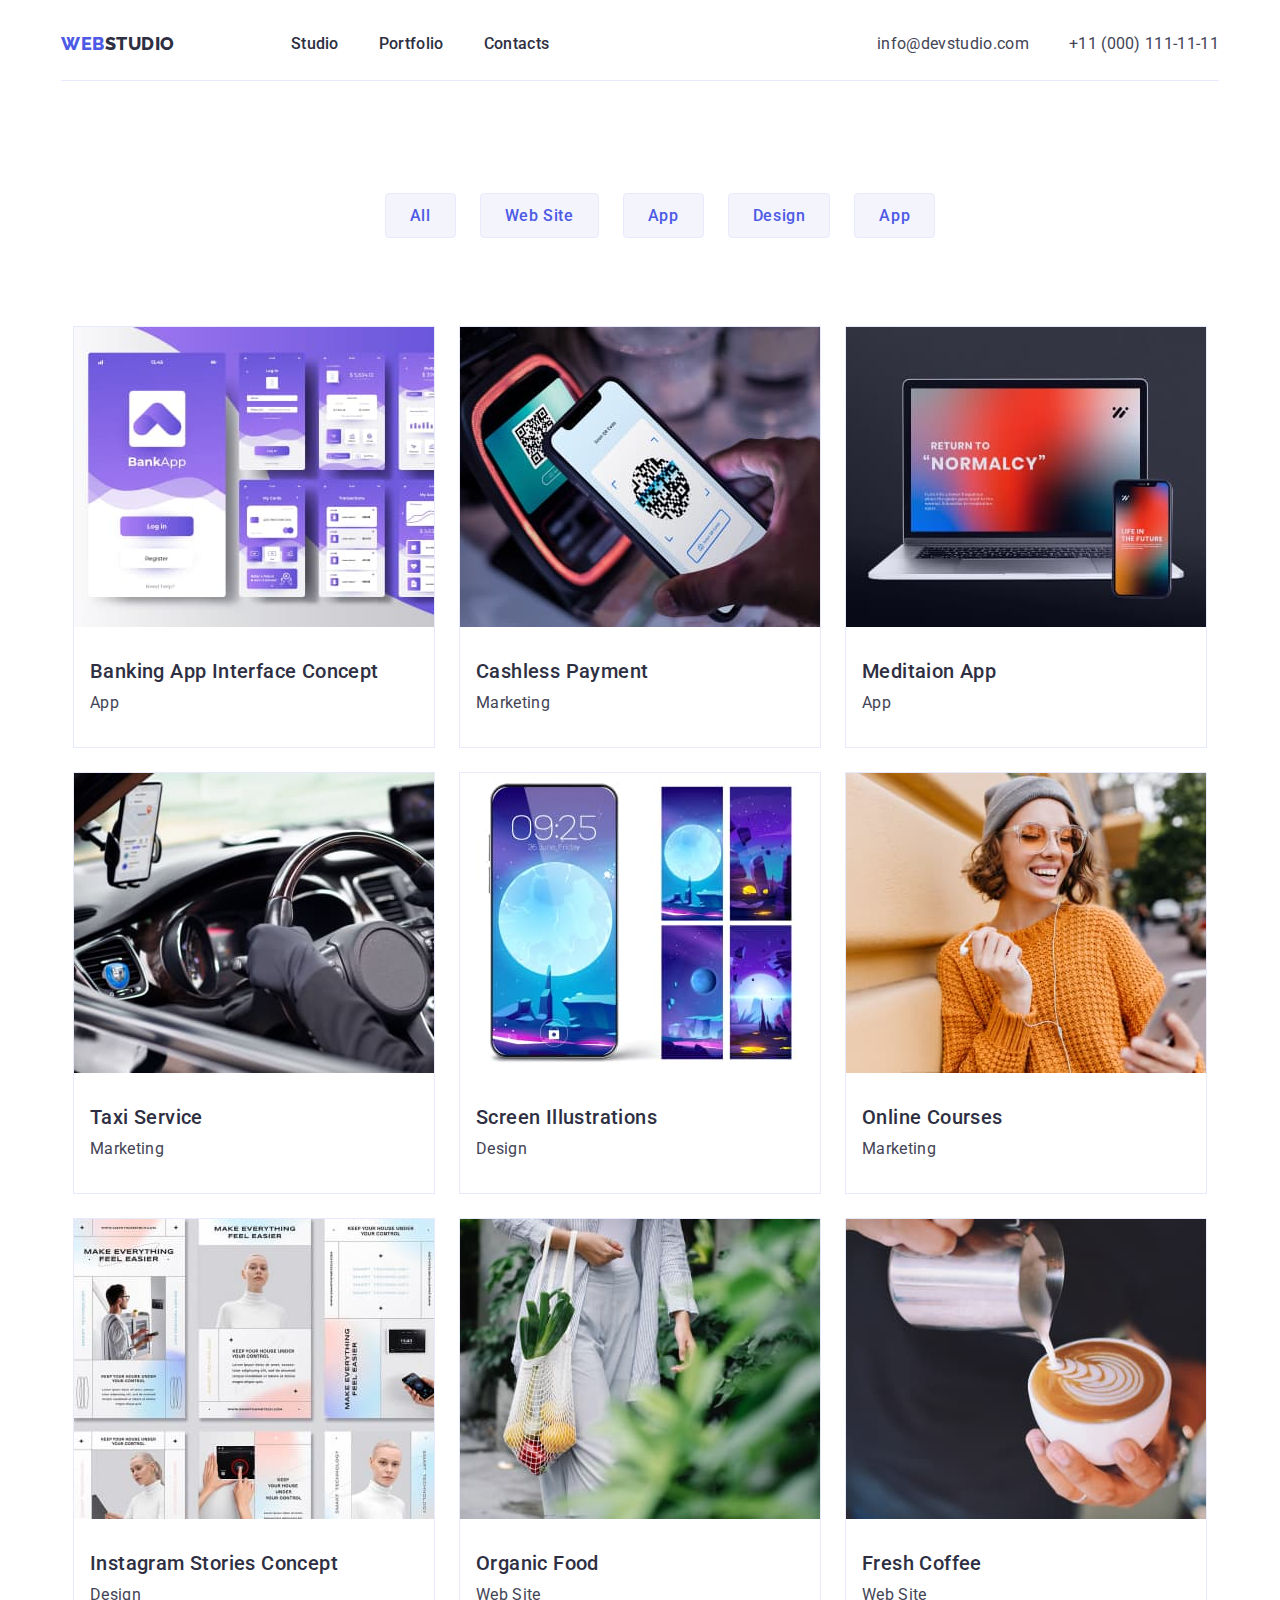
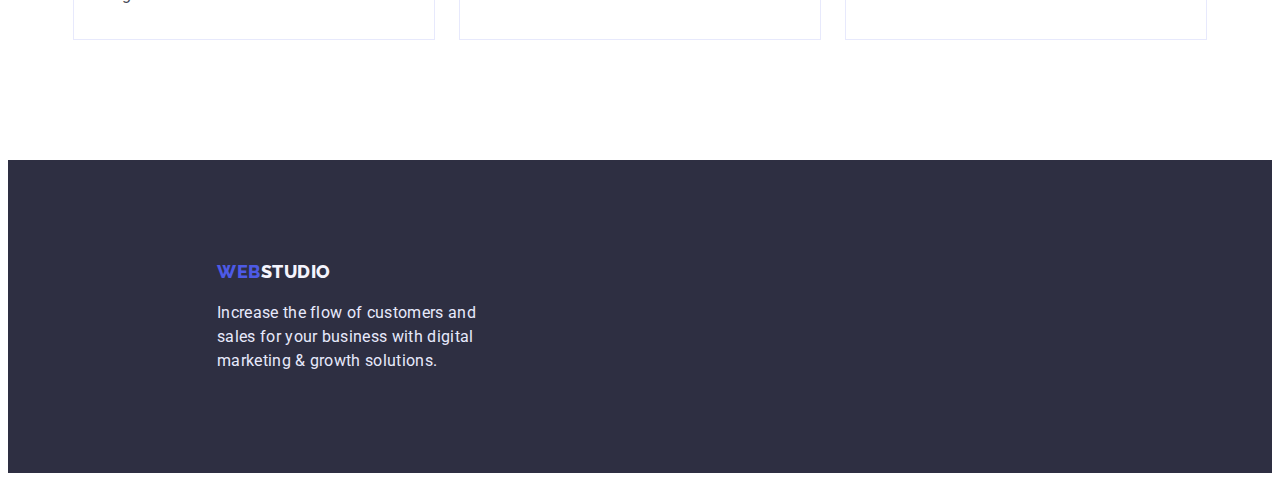
==== portfolio.html @ 73ffa7ab "Add files via upload" ====
<!DOCTYPE html>
<html lang="en">
<head>
    <meta charset="UTF-8">
    <meta http-equiv="X-UA-Compatible" content="IE=edge">
    <meta name="viewport" content="width=device-width, initial-scale=1.0">
    <title>WebStudio</title>
    <link rel="preconnect" href="https://fonts.googleapis.com">
    <link rel="preconnect" href="https://fonts.gstatic.com" crossorigin>
    <link href="https://fonts.googleapis.com/css2?family=Raleway:wght@800&family=Roboto:wght@400;500;700;900&display=swap"
        rel="stylesheet">
    <link rel="stylesheet" href="https://cdnjs.cloudflare.com/ajax/libs/modern-normalize/1.1.0/modern-normalize.min.css"
        integrity="sha512-wpPYUAdjBVSE4KJnH1VR1HeZfpl1ub8YT/NKx4PuQ5NmX2tKuGu6U/JRp5y+Y8XG2tV+wKQpNHVUX03MfMFn9Q=="
        crossorigin="anonymous" referrerpolicy="no-referrer" />

    <link rel="stylesheet" href="./css/styles.css">
</head>
<body>
    <header>
        <div class="container">
            <div class="header-container">
                <nav class="header-nav">
                    <a class="logo-web" href="./index.html">Web<span class="logo-dark">studio</span></a>
                    <ul class="header-link">
                        <li class="header-menu"> <a class="nav-link" href="./index.html">Studio</a></li>
                        <li class="header-menu"> <a class="nav-link" href="./portfolio.html">Portfolio</a></li>
                        <li class="header-menu"> <a class="nav-link" href="">Contacts</a></li>
                    </ul>
                </nav>
                <address>
                    <ul class="address-link">
                        <li> <a class="address-menu" href="mailto:info@devstudio.com">info@devstudio.com</a></li>
                        <li> <a class="address-menu" href="tel:+110001111111">+11 (000) 111-11-11</a></li>
                    </ul>
                </address>
            </div>
        </div>
    </header>
    <main>
        <section>
            <div class="container">
                <div class="nav-portfolio">
                <h1 hidden>features</h1>
                <ul class="nav-button">
                    <li><button class="filter-button" type="button">All</button></li>
                    <li><button class="filter-button" type="button">Web Site</button></li>
                    <li><button class="filter-button" type="button">App</button></li>
                    <li><button class="filter-button" type="button">Design</button></li>
                    <li><button class="filter-button" type="button">App</button></li>
                </ul>
                </div>
            </div>
        </section>
        <section>
            <div class="container">
                <div class="cards">
                <ul class="cards-item">
                    <li class="card">
                        <img src="./images/app-interface.jpg" alt="mobile interface" width="360" height="300">
                        <div class="cards-text">
                        <h2 class="filter-title">Banking App Interface Concept</h2>
                        <p>App</p>
                        </div>
                    </li>
                    <li class="card">
                        <img src="./images/cashless-payment.jpg" alt="mobile app" width="360" height="300">
                        <div class="cards-text">
                        <h2 class="filter-title">Cashless Payment</h2>
                        <p>Marketing</p>
                        </div>
                    </li>
                    <li class="card">
                        <img src="./images/laptop.jpg" alt="laptop" width="360" height="300">
                        <div class="cards-text">
                        <h2 class="filter-title">Meditaion App</h2>
                        <p>App</p>
                        </div>
                    </li>
                    <li class="card">
                        <img src="./images/driver.jpg" alt="driver" width="360" height="300">
                        <div class="cards-text">
                        <h2 class="filter-title">Taxi Service</h2>
                        <p>Marketing</p>
                        </div>
                    </li>
                    <li class="card">
                        <img src="./images/mobile-screen.jpg" alt="mobile screen" width="360" height="300">
                        <div class="cards-text">
                        <h2 class="filter-title">Screen Illustrations</h2>
                        <p>Design</p>
                        </div>
                    </li>
                    <li class="card">
                        <img src="./images/gerl.jpg" alt="girl in orange sweater" width="360" height="300">
                        <div class="cards-text">
                        <h2 class="filter-title">Online Courses</h2>
                        <p>Marketing</p>
                        </div>
                    </li>
                    <li class="card">
                        <img src="./images/instagram-stories.jpg" alt="instagram page" width="360" height="300">
                        <div class="cards-text">
                        <h2 class="filter-title">Instagram Stories Concept</h2>
                        <p>Design</p>
                        </div>
                    </li>
                    <li class="card">
                        <img src="./images/vegetables.jpg" alt="vegetables" width="360" height="300">
                        <div class="cards-text">
                        <h2 class="filter-title">Organic Food</h2>
                        <p>Web Site</p>
                        </div>
                    </li>
                    <li class="card">
                        <img src="./images/cup-of-coffee.jpg" alt="cup of coffee" width="360" height="300">
                        <div class="cards-text">
                        <h2 class="filter-title">Fresh Coffee</h2>
                        <p>Web Site</p>
                        </div>
                    </li>
                </ul>
                </div>
            </div>
        </section>
    </main>
    <footer class="footer-back">
        <div class="container">
            <div class="footer-item">
                <a class="logo-web" href="./index.html">Web<span class="logo-light">studio</span></a>
                <p class="footer-text">Increase the flow of customers and sales for your business with digital marketing &
                    growth solutions.</p>
            </div>
        </div>
    </footer>
</body>
</html>
---- css/styles.css ----
:root {
        --color-primary: #434455;
        --color-secondary: #E7E9FC;
        --color-dark-bg: #2E2F42;
        --color-brand: #4D5AE5;
        --color-light: #fff;
        --color-light-bg: #F4F4FD;
        --color-bg-button: #404BBF;
}
p,
h1,
h2,
h3,
h4,
h5,
h6 {
        margin-top: 0;
        margin-bottom: 0;
}
ul {
        list-style: none;
}
img {
        display: block;
        max-width: 100%;
        height: auto;}
body {
        color: var(--color-primary);
        font-family: 'Roboto', sans-serif;
        font-weight: 400;
        line-height: 1.5;
        font-size: 16px;
        letter-spacing: 0.02em;
}
.container {
        
        max-width: 1158px;
        margin: 0 auto;
        padding: 0 15px;
}
.header-container {
        display: flex;
        align-items: center;
        height: 72px;
        width: 100%;
        border-bottom: 1px solid #E7E9FC;
}
.header-nav {
        display: flex;
        align-items: center;
        flex-grow: 1;
        gap: 76px;
}
.header-link {
        list-style-type: none;
        display: flex;
        flex-direction: row;
        align-items: flex-start;
        margin: 0;
        padding: 0;

}
.header-menu {
        display: flex;
}

/* Логотип */
.logo-web {
        color: var(--color-brand);
        font-family: 'Raleway',sans-serif;
        font-weight: 800;
        font-size: 18px;
        line-height: 1.33;
        letter-spacing: 0.03em;
        text-transform: uppercase;
        text-decoration: none;
        padding-top: 20px;
        padding-right: 20px;
        padding-bottom: 20px;
        padding-left: 0;
}
.logo-dark {
        font-family: 'Raleway',sans-serif;
        font-weight: 800;
        font-size: 18px;
        line-height: 1.33;
        letter-spacing: 0.03em;
        text-transform: uppercase;
        color: var(--color-dark-bg);
}
.logo-light {
        color: var(--color-light-bg);
        font-family:'Raleway',sans-serif;
        font-weight: 800;
        font-size: 18px;
        line-height: 1.16;
        letter-spacing: 0.03em;
        text-transform: uppercase;
}
/* шапка */
.nav-link {
        text-decoration: none;
        color: var(--color-dark-bg);
        font-size: 16px;
        font-weight: 500;
        line-height: 1.5;
        letter-spacing: 0.02em;
        padding: 24px 20px;
        }
.nav-link:hover,
.nav-link:focus {
        color: var(--color-bg-button);
        text-decoration: none;
        font-weight: 500;
        font-size: 16px;
        line-height: 1.5;

}
.address-link {
        list-style-type: none;
        display: flex;
        align-items: center;
        gap: 40px;
}
.address-menu {
        color: var(--color-primary);
        text-decoration: none;
        font-size: 16px;
        line-height: 1.5;
        font-style: normal;
        letter-spacing: 0.02em;
        
}
.address-menu:hover,
.address-menu:focus {
        color: var(--color-bg-button);
        text-decoration: none;
        font-size: 16px;
        line-height: 1.5;
        font-style: normal;
}
/* секция герой */
.hero-section {
        background: var(--color-dark-bg);
        height: 600px;

}
.hero-wrapper {
        display: flex;
        align-items: center;
        justify-content: center;
        flex-direction: column;
        height: 600px;
        
}
.hero-title {
color: var(--color-light);
font-weight: 700;
font-size: 56px;
line-height: 1.07;
letter-spacing: 0.02em;
max-width: 496px;
margin: 0 auto 48px;
text-align: center;   

}
.hero-button {
        color: var(--color-light);
        font-size: 16px;
        font-weight: 500;
        font-family: 'Roboto',sans-serif;
        line-height: 1.5;
        letter-spacing: 0.04em;
        background: var(--color-brand);
        box-shadow: 0px 4px 4px rgba(0, 0, 0, 0.15);
        border-radius: 4px;
        cursor: pointer;
        display: flex;
        flex-direction: row;
        align-items: flex-start;
        padding: 16px 32px;
        gap: 10px;
}
.hero-button:hover,
.hero-button:focus{
        color: var(--color-light);
        font-weight: 500;
        background: var(--color-bg-button);
        box-shadow: 0px 4px 4px rgba(0, 0, 0, 0.15);
        border-radius: 4px;
}
/* секция слогон! */
.features-section {
        padding: 120px 0;
}
.features-list {
        display: flex;
        align-items: flex-start;
        margin: 0;
        padding: 0;
        justify-content: space-between;
}
.features-item {
        margin-right: 24px;

}
.description-list{
        display: flex;
        align-items: flex-start;
        margin: 0;
        padding: 0;
        justify-content: space-between;
        flex-grow: 1;
}
.description-item {
        margin-bottom: 120px;
}
.slogan-title {
        color: var(--color-dark-bg);
        letter-spacing: 0.02em;
        font-weight: 500;
        font-size: 20px;
        line-height: 1.2;
        margin-bottom: 8px;
}

/* секция чем занимаются */
.secondary-title {
        color: var(--color-dark-bg);
        font-weight: 700;
        font-size: 36px;
        line-height: 1.11;
        letter-spacing: 0.02em;
        text-align: center;
        margin-bottom: 72px;
}

/* секция команда */
.section-team {
        background:var(--color-light-bg);
        /* height: 732px; */
}
.team-title {
        color: var(--color-dark-bg);
        font-weight: 700;
        font-size: 36px;
        line-height: 1.11;
        letter-spacing: 0.02em;
        text-align: center;
        padding-top: 120px;
        padding-bottom: 72px;
}
.team-link {
        display: flex;
        gap: 24px;
        padding-bottom: 120px;
        margin: 0;
        padding-left: 0;
        
}
.team-item {
        text-align: center;
        flex-basis: calc((100%/4)-72px);
        background: #FFFFFF;
        box-shadow: 0px 1px 6px rgba(46, 47, 66, 0.08), 0px 1px 1px rgba(46, 47, 66, 0.16), 0px 2px 1px rgba(46, 47, 66, 0.08);
        border-radius: 0px 0px 4px 4px;
        
        
}
.team-names {
        color: var(--color-dark-bg);
        font-weight: 500;
        font-size: 20px;
        line-height: 1.2;
        letter-spacing: 0.02em;
        padding-bottom: 8px;
}
.team-text {
        padding: 32px 0;
}
/* подвал */
.footer-item {
        width: 264px;
        padding: 100px 0;
        margin-left: 156px;
}
.footer-back {
        background: var(--color-dark-bg);
        
}
.footer-text {
        color: var(--color-secondary);
        padding-top: 16px;
}
/* секция фильтр */
.nav-portfolio {
        display: flex;
        justify-content: center;
        gap: 24px;
        margin-bottom: 72px;
        margin-top: 96px;
}
.nav-button {
        display: flex;
        gap: 24px;
        
}
.filter-button {
        color: var(--color-brand);
        font-weight: 500;  
        font-size: 16px;
        font-family: 'Roboto', sans-serif;
        letter-spacing: 0.04em;
        background: var(--color-light-bg);
        border: 1px solid var(--color-secondary);
        border-radius: 4px;
        cursor: pointer;
        padding: 12px 24px;
}

.filter-button:hover,
.filter-button:focus {
        color: var(--color-light);
        font-weight: 500;
        background: var(--color-bg-button);
        box-shadow: 0px 3px 1px rgba(0, 0, 0, 0.1), 0px 2px 1px rgba(0, 0, 0, 0.08), 0px 2px 2px rgba(0, 0, 0, 0.12);
        border-radius: 4px;
}
.filter-title {
        color: var(--color-dark-bg);
        font-weight: 500;
        font-size: 20px;
        line-height: 1.2;
        letter-spacing: 0.02em;
        padding-bottom: 8px;
}
.cards {
        display: flex;
        flex-direction: column;
        
}
.cards-item {
        display: flex;
        flex-wrap: wrap;
        justify-content: center;
        gap: 24px;
        flex-basis: calc(100% / 3 - 48px);
        padding-bottom: 120px;
        padding-left: 0;
        margin: 0;    
}
.cards-text {
        padding: 32px;
        padding-left: 16px;
}
.card {
        width: 360px;
        height: 420px;
        border: 1px solid #E7E9FC;
        }
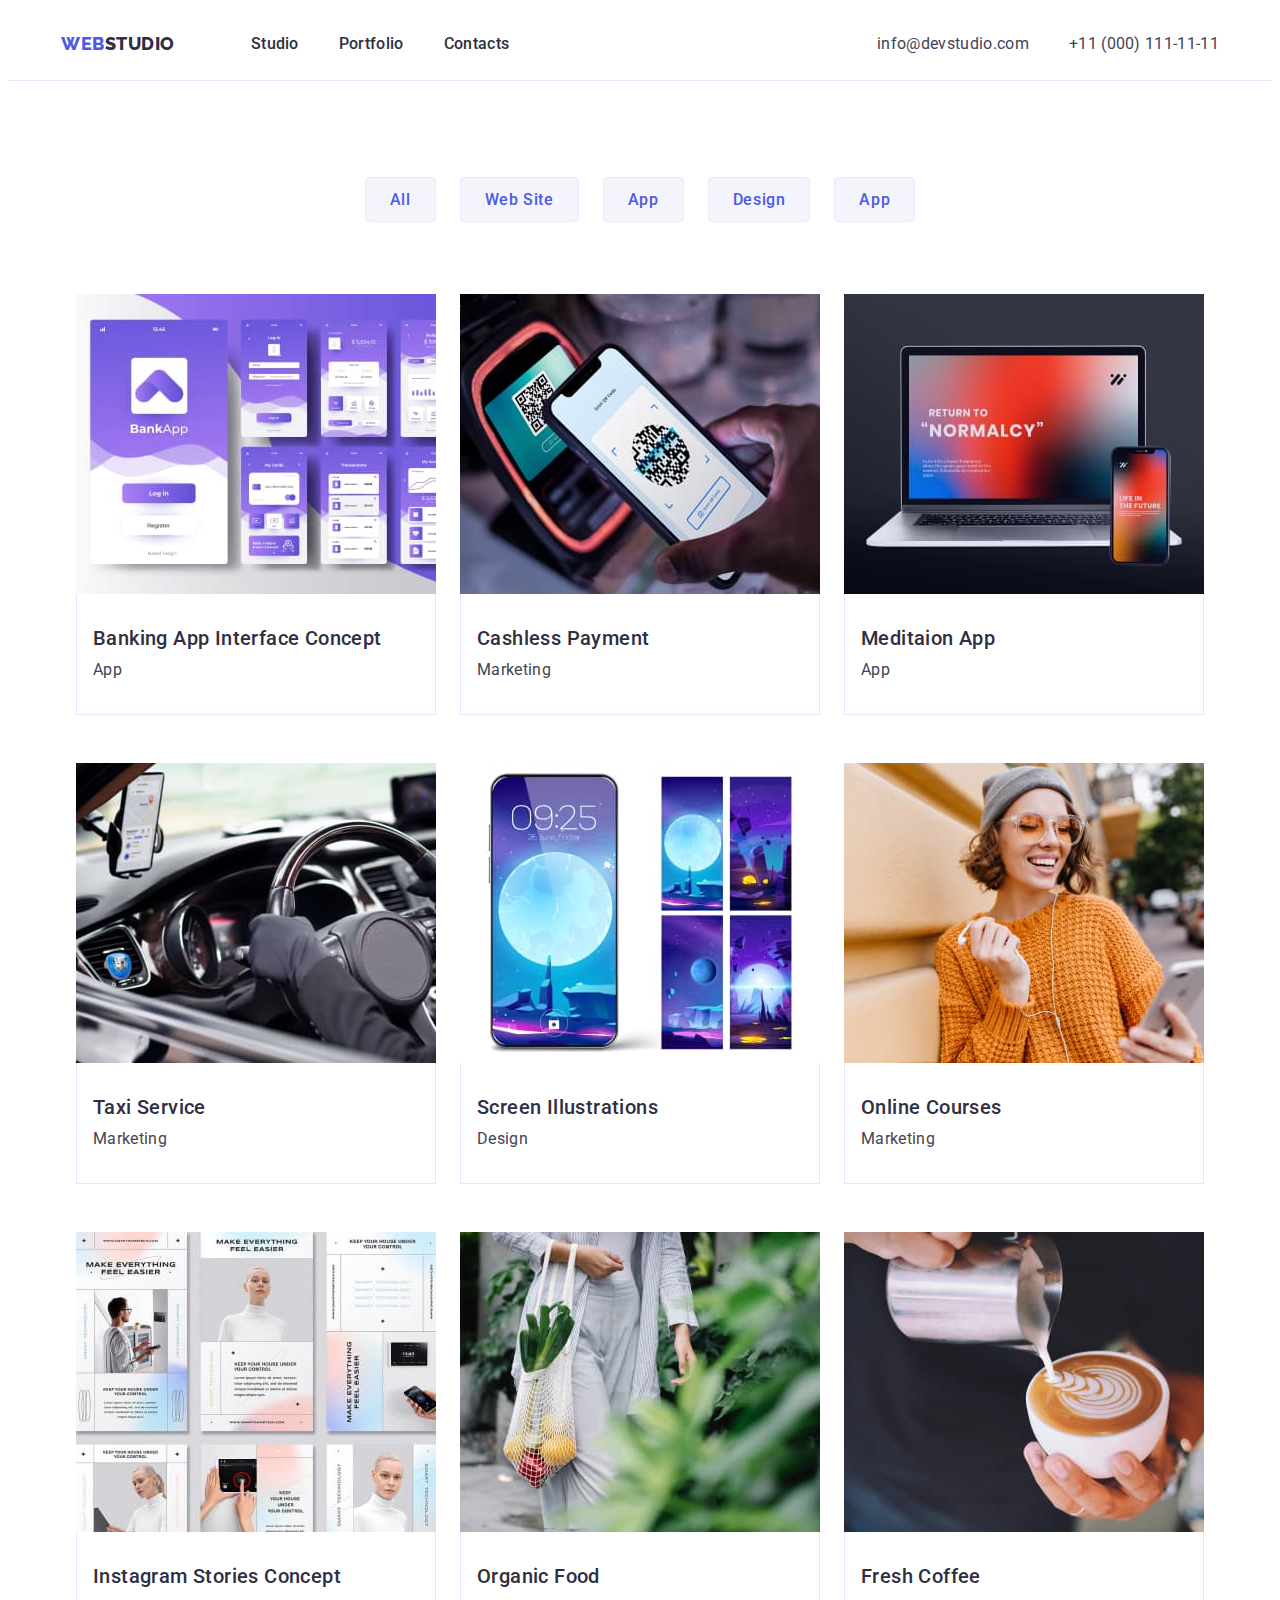
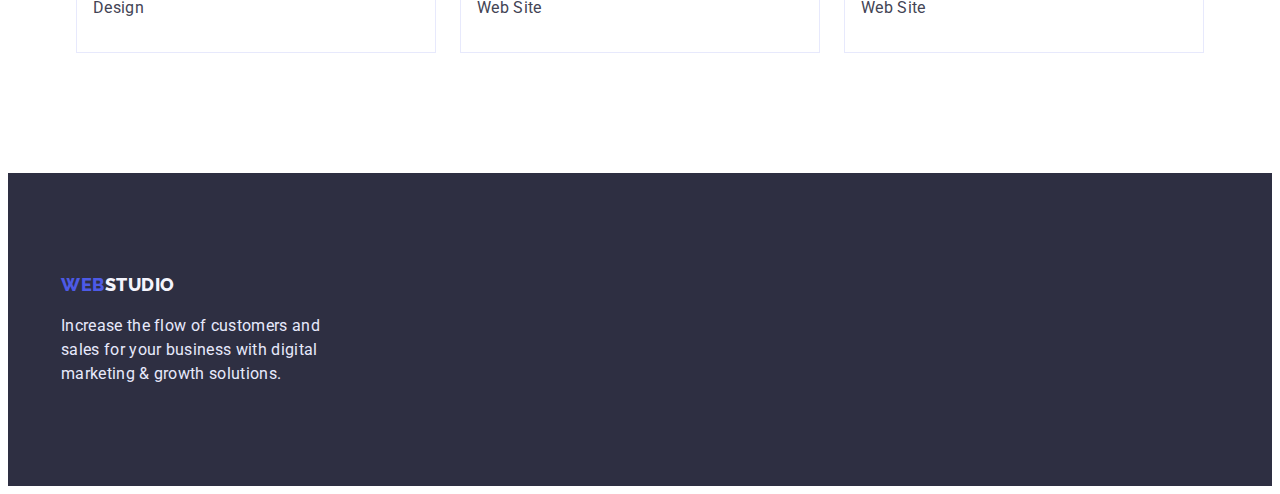
==== commit db9d9340: "1" ====
--- a/portfolio.html
+++ b/portfolio.html
@@ -37,9 +37,9 @@
         </div>
     </header>
     <main>
-        <section>
-            <div class="container">
-                <div class="nav-portfolio">
+    <!-- portfolio section -->
+        <section class="section-portfolio">
+            <div class="container nav-portfolio">
                 <h1 hidden>features</h1>
                 <ul class="nav-button">
                     <li><button class="filter-button" type="button">All</button></li>
@@ -48,12 +48,8 @@
                     <li><button class="filter-button" type="button">Design</button></li>
                     <li><button class="filter-button" type="button">App</button></li>
                 </ul>
-                </div>
             </div>
-        </section>
-        <section>
-            <div class="container">
-                <div class="cards">
+            <div class="container cards">
                 <ul class="cards-item">
                     <li class="card">
                         <img src="./images/app-interface.jpg" alt="mobile interface" width="360" height="300">
@@ -119,7 +115,6 @@
                         </div>
                     </li>
                 </ul>
-                </div>
             </div>
         </section>
     </main>
--- a/css/styles.css
+++ b/css/styles.css
@@ -19,6 +19,8 @@
 }
 ul {
         list-style: none;
+        margin: 0;
+        padding-left: 0;
 }
 img {
         display: block;
@@ -32,6 +34,9 @@
         font-size: 16px;
         letter-spacing: 0.02em;
 }
+header {
+        border-bottom: 1px solid #E7E9FC;
+}
 .container {
         
         max-width: 1158px;
@@ -42,8 +47,7 @@
         display: flex;
         align-items: center;
         height: 72px;
-        width: 100%;
-        border-bottom: 1px solid #E7E9FC;
+        width: 100%;       
 }
 .header-nav {
         display: flex;
@@ -56,8 +60,7 @@
         display: flex;
         flex-direction: row;
         align-items: flex-start;
-        margin: 0;
-        padding: 0;
+        gap: 40px;
 
 }
 .header-menu {
@@ -75,9 +78,7 @@
         text-transform: uppercase;
         text-decoration: none;
         padding-top: 20px;
-        padding-right: 20px;
         padding-bottom: 20px;
-        padding-left: 0;
 }
 .logo-dark {
         font-family: 'Raleway',sans-serif;
@@ -105,7 +106,7 @@
         font-weight: 500;
         line-height: 1.5;
         letter-spacing: 0.02em;
-        padding: 24px 20px;
+        padding: 24px 0;
         }
 .nav-link:hover,
 .nav-link:focus {
@@ -142,7 +143,7 @@
 /* секция герой */
 .hero-section {
         background: var(--color-dark-bg);
-        height: 600px;
+        
 
 }
 .hero-wrapper {
@@ -150,8 +151,8 @@
         align-items: center;
         justify-content: center;
         flex-direction: column;
-        height: 600px;
-        
+        padding: 188px 0;
+        gap: 48px;      
 }
 .hero-title {
 color: var(--color-light);
@@ -160,8 +161,8 @@
 line-height: 1.07;
 letter-spacing: 0.02em;
 max-width: 496px;
-margin: 0 auto 48px;
 text-align: center;   
+
 
 }
 .hero-button {
@@ -180,6 +181,7 @@
         align-items: flex-start;
         padding: 16px 32px;
         gap: 10px;
+        border-color: var(--color-brand);
 }
 .hero-button:hover,
 .hero-button:focus{
@@ -199,10 +201,11 @@
         margin: 0;
         padding: 0;
         justify-content: space-between;
+        gap: 24px;
 }
 .features-item {
-        margin-right: 24px;
-
+        width: calc(100% / 3 - 72px);
+        
 }
 .description-list{
         display: flex;
@@ -212,8 +215,8 @@
         justify-content: space-between;
         flex-grow: 1;
 }
-.description-item {
-        margin-bottom: 120px;
+.description-section {
+        padding-bottom: 120px;
 }
 .slogan-title {
         color: var(--color-dark-bg);
@@ -238,7 +241,7 @@
 /* секция команда */
 .section-team {
         background:var(--color-light-bg);
-        /* height: 732px; */
+        padding: 120px 0;
 }
 .team-title {
         color: var(--color-dark-bg);
@@ -247,13 +250,11 @@
         line-height: 1.11;
         letter-spacing: 0.02em;
         text-align: center;
-        padding-top: 120px;
-        padding-bottom: 72px;
+        margin-bottom: 72px;
 }
 .team-link {
         display: flex;
         gap: 24px;
-        padding-bottom: 120px;
         margin: 0;
         padding-left: 0;
         
@@ -281,16 +282,15 @@
 /* подвал */
 .footer-item {
         width: 264px;
-        padding: 100px 0;
-        margin-left: 156px;
+
 }
 .footer-back {
         background: var(--color-dark-bg);
-        
+        padding: 100px 0;
 }
 .footer-text {
         color: var(--color-secondary);
-        padding-top: 16px;
+        margin-top: 16px;
 }
 /* секция фильтр */
 .nav-portfolio {
@@ -298,7 +298,6 @@
         justify-content: center;
         gap: 24px;
         margin-bottom: 72px;
-        margin-top: 96px;
 }
 .nav-button {
         display: flex;
@@ -332,7 +331,10 @@
         font-size: 20px;
         line-height: 1.2;
         letter-spacing: 0.02em;
-        padding-bottom: 8px;
+        margin-bottom: 8px;
+}
+.section-portfolio {
+        padding: 96px 0 120px 0;
 }
 .cards {
         display: flex;
@@ -343,19 +345,17 @@
         display: flex;
         flex-wrap: wrap;
         justify-content: center;
-        gap: 24px;
+        column-gap: 24px;
+        row-gap: 48px;
         flex-basis: calc(100% / 3 - 48px);
-        padding-bottom: 120px;
         padding-left: 0;
         margin: 0;    
 }
 .cards-text {
         padding: 32px;
         padding-left: 16px;
-}
-.card {
-        width: 360px;
-        height: 420px;
-        border: 1px solid #E7E9FC;
-        }
-        
+        border: solid #E7E9FC;
+        border-width: 0 1px 1px 1px;
+}
+
+        
